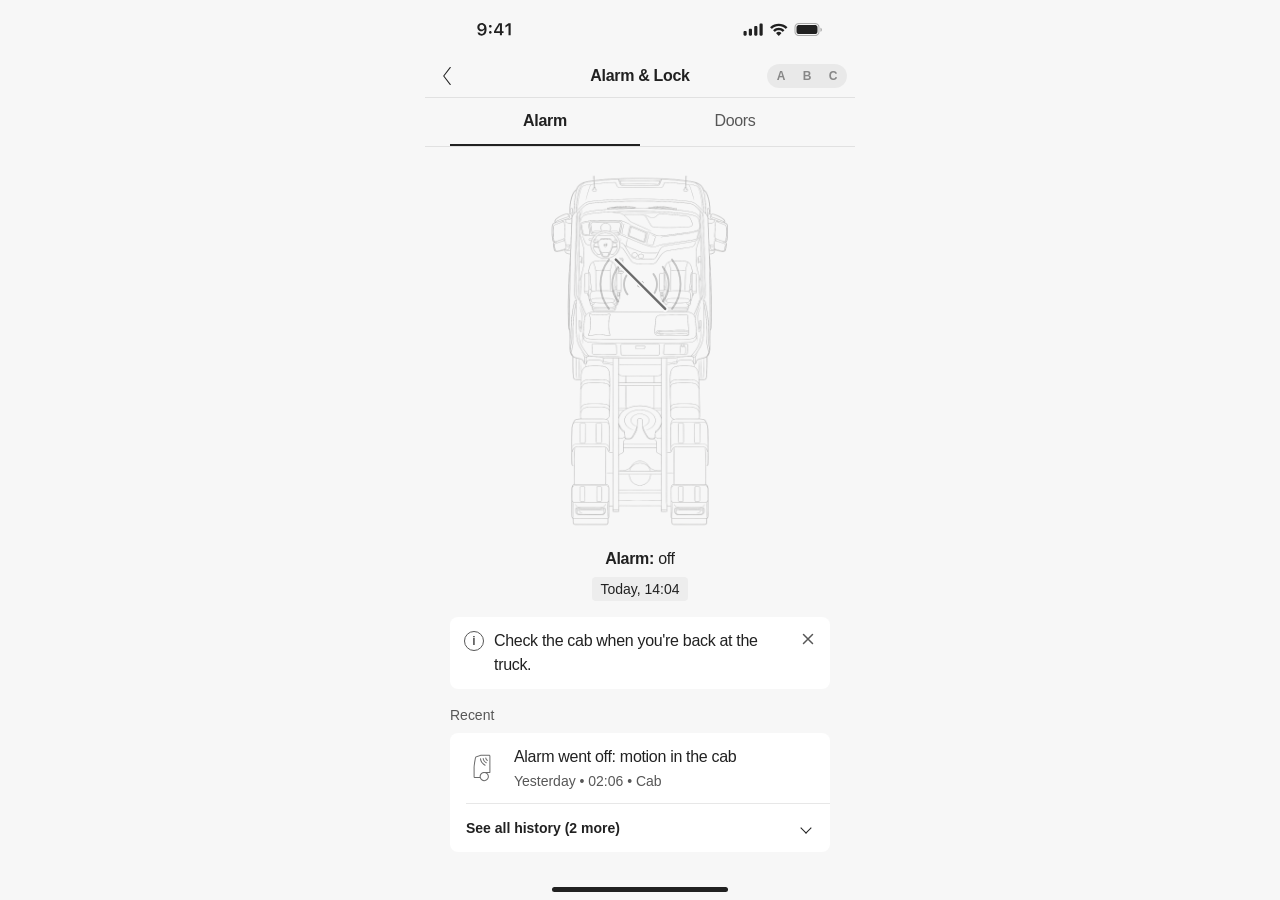
==== index.html @ dab9d2a7 "Add Alarm & Lock user-test prototype with three alternatives Prototype for the Peterbäck user test (" ====
<!doctype html>
<html lang="en">
<head>
  <meta charset="utf-8" />
  <meta name="viewport" content="width=device-width, initial-scale=1, viewport-fit=cover" />
  <meta name="color-scheme" content="light dark" />
  <title>Alarm &amp; Lock</title>
  <link rel="stylesheet" href="styles.css?v=20261110n" />
</head>
<body>
  <div class="screen">
    <!-- App bar top and Status bar - iOS -->
    <header class="app-bar">
      <div class="status-bar">
        <img class="status-bar__time" src="assets/icons/status-time.svg" alt="9:41" />
        <img class="status-bar__icons" src="assets/icons/status-icons.svg" alt="" />
      </div>
      <nav class="nav-bar">
        <button class="icon-button" type="button" aria-label="Back" id="back-button">
          <img src="assets/icons/chevron-left.svg" alt="" />
        </button>
        <h1 class="nav-bar__title">Alarm &amp; Lock</h1>
        <img class="nav-bar__divider" src="assets/icons/divider-line-appbar.svg" alt="" />
      </nav>
      <div class="tabs" role="tablist" aria-label="Alarm and doors">
        <button class="tabs__tab" type="button" role="tab" id="tab-alarm" aria-controls="panel-alarm" aria-selected="true">Alarm</button>
        <button class="tabs__tab" type="button" role="tab" id="tab-doors" aria-controls="panel-doors" aria-selected="false" tabindex="-1">Doors</button>
      </div>
    </header>

    <main class="content">
      <!-- Alarm tab: the same truck line drawing as Doors (Figma 24:6658).
           Alarm on = sensor waves inside the cab; alarm off = no waves. -->
      <section class="tab-panel" role="tabpanel" id="panel-alarm" aria-labelledby="tab-alarm">
        <div class="status-hero status-hero--truck" id="alarm-hero" data-view="line">
          <!-- Simple layout (?layout=simple): one Volvo DS status icon instead of the truck image -->
          <img class="status-icon" id="alarm-icon" src="" alt="" draggable="false" />
          <!-- Photo version: the truck itself is the alarm on/off button (set up by app.js) -->
          <div class="door-figure" id="alarm-figure">
            <img class="status-hero__image" id="alarm-image" src="assets/images/truck-top-line.png" alt="" draggable="false" />
            <svg class="door-overlay" id="alarm-overlay" viewBox="0 0 1024 1536" aria-hidden="true" focusable="false"></svg>
            <!-- Photo version: what tapping the truck does ("Tap to turn on"), under the sensor spot -->
            <span class="truck-hint" id="alarm-hint" aria-hidden="true" hidden></span>
          </div>
          <!-- Photo version, first visit: explains that the truck is the alarm button -->
          <div class="coach" id="alarm-coach" role="dialog" aria-labelledby="alarm-coach-text" hidden>
            <p class="coach__text" id="alarm-coach-text"><strong>Tap the truck</strong> to turn the alarm on or off.</p>
            <button class="coach__ok" type="button" id="alarm-coach-ok">Got it</button>
          </div>
          <div class="status-hero__heading">
            <p class="status-hero__label"><strong>Alarm:</strong> <span id="alarm-state"></span></p>
          </div>
          <div class="check" id="alarm-check" aria-live="polite"></div>
        </div>
        <!-- Direction line: what to do next, only when needed. Sits under the stamp. -->
        <div class="direction" id="alarm-direction" hidden>
          <p class="direction__text" id="alarm-direction-text"></p>
          <button class="direction__close" type="button" id="alarm-direction-close" aria-label="Dismiss">
            <svg width="16" height="16" viewBox="0 0 16 16" aria-hidden="true"><path d="M3.5 3.5l9 9M12.5 3.5l-9 9" stroke="currentColor" stroke-width="1.5" stroke-linecap="round" /></svg>
          </button>
        </div>
        <div class="action-slot" id="alarm-action" aria-live="polite"></div>
        <div class="history" id="history-alarm"></div>
      </section>

      <!-- Doors tab: door lock state only, on the truck line drawing (Figma 24:6658). -->
      <section class="tab-panel" role="tabpanel" id="panel-doors" aria-labelledby="tab-doors" hidden>
        <div class="status-hero status-hero--truck" id="doors-hero" data-view="line">
          <!-- Simple layout (?layout=simple): one Volvo DS status icon instead of the truck image -->
          <img class="status-icon" id="doors-icon" src="" alt="" draggable="false" />
          <!-- Door overlay: red line on an unlocked door, red swung-out line on an open door.
               Coordinates are in the line drawing's pixel space (1024 x 1536). -->
          <div class="door-figure">
            <img class="status-hero__image" id="doors-image" src="assets/images/truck-top-line.png" alt="" draggable="false" />
            <svg class="door-overlay" id="door-overlay" viewBox="0 0 1024 1536" aria-hidden="true" focusable="false"></svg>
          </div>
          <p class="status-hero__label"><strong id="doors-subject">Doors:</strong> <span id="doors-state"></span></p>
          <div class="check" id="doors-check" aria-live="polite"></div>
        </div>
        <!-- Direction line: what to do next, only when needed. Sits under the stamp. -->
        <div class="direction" id="doors-direction" hidden>
          <p class="direction__text" id="doors-direction-text"></p>
          <button class="direction__close" type="button" id="doors-direction-close" aria-label="Dismiss">
            <svg width="16" height="16" viewBox="0 0 16 16" aria-hidden="true"><path d="M3.5 3.5l9 9M12.5 3.5l-9 9" stroke="currentColor" stroke-width="1.5" stroke-linecap="round" /></svg>
          </button>
        </div>
        <div class="action-slot" id="doors-action" aria-live="polite"></div>
        <div class="history" id="history-doors"></div>
      </section>

      <!-- Alternative C (?alt=c): alarm and doors on ONE screen, no tabs (mentor: the "here and now"
           matters most, and the doors must be locked before the alarm can be on). Cab line drawing. -->
      <section class="tab-panel" id="panel-combined" aria-label="Alarm and doors" hidden>
        <div class="status-hero status-hero--truck" id="combined-hero" data-view="cab">
          <div class="door-figure">
            <img class="status-hero__image" id="combined-image" src="assets/images/truck-top-line.png" alt="" draggable="false" />
            <svg class="door-overlay" id="combined-overlay" viewBox="0 0 1024 1536" aria-hidden="true" focusable="false"></svg>
          </div>
          <div class="check" id="combined-check" aria-live="polite"></div>
        </div>
        <ul class="list status-list" id="combined-status"></ul>
        <div class="direction" id="combined-direction" hidden>
          <p class="direction__text" id="combined-direction-text"></p>
          <button class="direction__close" type="button" id="combined-direction-close" aria-label="Dismiss">
            <svg width="16" height="16" viewBox="0 0 16 16" aria-hidden="true"><path d="M3.5 3.5l9 9M12.5 3.5l-9 9" stroke="currentColor" stroke-width="1.5" stroke-linecap="round" /></svg>
          </button>
        </div>
        <div class="history" id="history-combined"></div>
      </section>
    </main>

    <!-- Full history page (?history=split): opened by "See all history" under the Recent list -->
    <section class="history-page" id="history-page" role="dialog" aria-modal="true" aria-labelledby="history-page-title" hidden>
      <nav class="nav-bar history-page__bar">
        <button class="icon-button" type="button" aria-label="Back" id="history-page-back">
          <img src="assets/icons/chevron-left.svg" alt="" />
        </button>
        <h2 class="nav-bar__title" id="history-page-title">History</h2>
        <img class="nav-bar__divider" src="assets/icons/divider-line-appbar.svg" alt="" />
      </nav>
      <div class="history" id="history-page-body"></div>
    </section>

    <div class="home-indicator" aria-hidden="true"><span></span></div>
  </div>

  <script src="app.js?v=20261110n"></script>
  <script src="switcher.js?v=20261110n"></script>
</body>
</html>
---- styles.css ----
/*
 * Alarm & Lock screen (Figma "My truck", node 1:20910; 430px wide, 1x).
 */

:root {
  /* color */
  --color-background-default: #f7f7f7;
  --color-surface-card: #ffffff;
  --color-surface-tag: #ededed;
  --color-text-primary: #212121;
  --color-text-secondary: #575757;
  /* Color meaning (mentor feedback, as in the Volvo Trucks app):
     red   = serious danger to people or the truck only (not used on this screen),
     amber = the system knows what the user tried and it failed (a remote command, reaching the truck),
     neutral info box (like the DS Admonition) = advice without a known intent ("Close and lock it…").
     Door marks and sensor waves use ink / icon gray, not a status color. */
  --color-text-warning: #b3261e;
  --color-door-mark: var(--color-text-primary);
  /* Warning box, same amber as warnings in the Volvo Trucks app ("Antal problem: 1") */
  --color-surface-warning: #f5be4f;
  /* Amber dot / ring for unchecked events: darker than the box so it reads on white (3:1+) */
  --color-attention-mark: #b07400;
  /* Icon gray used by the Volvo DS icons (e.g. Motion Sensor Cab) */
  --color-icon: #6b6b6b;
  --color-divider: #e1e1e1;
  --color-button-primary: #212121;
  --color-button-primary-text: #ffffff;
  /* Text on the amber warning box stays dark in both themes */
  --color-on-warning: #212121;
  --color-pressed: rgba(20, 20, 20, 0.08);

  /* radius */
  --radius-default: 4px;
  --radius-large: 8px;

  /* typography (SF Pro in the design = the Apple system font) */
  --font-family: -apple-system, BlinkMacSystemFont, "SF Pro Text", "SF Pro", "Helvetica Neue", Arial, sans-serif;
  --body-size: 16px;
  --body-line-height: 24px;
  --body-letter-spacing: -0.3125px;
  --caption-size: 14px;
  --caption-line-height: 20px;
  --caption-letter-spacing: -0.0104px;

  /* layout */
  --page-gutter: 25px;
}

/* ---------- Night mode ----------
   Follows the phone's dark mode; ?theme=dark or ?theme=light overrides it (set by app.js).
   Dark colors follow the Volvo Trucks app at night: near-black background, dark cards,
   light text, amber warning box unchanged. */
:root[data-theme="dark"] {
  color-scheme: dark;
  --color-background-default: #141414;
  --color-surface-card: #232323;
  --color-surface-tag: #2e2e2e;
  --color-text-primary: #f2f2f2;
  --color-text-secondary: #b0b0b0;
  --color-text-warning: #ff7a6e;
  --color-icon: #a3a3a3;
  --color-divider: #333333;
  --color-button-primary: #f2f2f2;
  --color-button-primary-text: #141414;
  --color-pressed: rgba(255, 255, 255, 0.12);
  --color-attention-mark: #f5be4f;
}

/* The exported SVG icons have fixed light-mode colors: flip them for the dark background */
:root[data-theme="dark"] .status-bar img,
:root[data-theme="dark"] .icon-button img,
:root[data-theme="dark"] .list-item__icon img,
:root[data-theme="dark"] .tag__icon {
  filter: invert(1);
}

:root[data-theme="dark"] .nav-bar__divider,
:root[data-theme="dark"] .list-item__divider {
  filter: brightness(0.24);
}

/* Line drawing: slightly softer so it doesn't glow on black */
:root[data-theme="dark"] [data-view="line"] .status-hero__image {
  opacity: 0.8;
}

*,
*::before,
*::after {
  box-sizing: border-box;
}

html,
body {
  margin: 0;
  background: var(--color-background-default);
  color: var(--color-text-primary);
  font-family: var(--font-family);
  -webkit-font-smoothing: antialiased;
}

p,
h1 {
  margin: 0;
}

img {
  display: block;
}

.screen {
  max-width: 430px;
  min-height: 100vh;
  margin: 0 auto;
  display: flex;
  flex-direction: column;
  background: var(--color-background-default);
}

/* ---------- App bar ---------- */

.app-bar {
  position: sticky;
  top: 0;
  z-index: 1;
  background: var(--color-background-default);
}

.status-bar {
  display: flex;
  justify-content: space-between;
  min-height: 54px;
}

.status-bar__time {
  width: 138px;
  height: 54px;
}

.status-bar__icons {
  width: 143px;
  height: 54px;
}

.nav-bar {
  position: relative;
  display: flex;
  align-items: center;
}

.icon-button {
  display: flex;
  align-items: center;
  justify-content: center;
  padding: 10px;
  border: 0;
  border-radius: 99px;
  background: transparent;
  cursor: pointer;
}

.icon-button:active {
  background: var(--color-pressed);
}

.icon-button img {
  width: 24px;
  height: 24px;
}

.nav-bar__title {
  position: absolute;
  left: 50%;
  top: 50%;
  transform: translate(-50%, -50%);
  font-size: 16px;
  line-height: 24px;
  font-weight: 700;
  letter-spacing: var(--body-letter-spacing);
  white-space: nowrap;
}

.nav-bar__divider {
  position: absolute;
  left: 0;
  right: 0;
  bottom: 0;
  width: 100%;
  height: 1px;
}

/* ---------- Tabs (Alarm / Doors) ---------- */

.tabs {
  display: flex;
  padding: 0 var(--page-gutter);
  border-bottom: 1px solid var(--color-divider);
}

.tabs__tab {
  flex: 1;
  height: 48px;
  margin: 0;
  padding: 0;
  border: 0;
  border-bottom: 2px solid transparent;
  background: transparent;
  color: var(--color-text-secondary);
  font: inherit;
  font-size: var(--body-size);
  line-height: var(--body-line-height);
  letter-spacing: var(--body-letter-spacing);
  cursor: pointer;
  -webkit-tap-highlight-color: transparent;
}

.tabs__tab[aria-selected="true"] {
  border-bottom-color: var(--color-text-primary);
  color: var(--color-text-primary);
  font-weight: 700;
}

.tabs__tab:focus-visible {
  outline: 2px solid var(--color-text-primary);
  outline-offset: -4px;
  border-radius: 4px;
}

/* ---------- Status hero (display only, not tappable) ---------- */

.content {
  flex: 1;
}

.status-hero {
  display: flex;
  flex-direction: column;
  align-items: center;
  gap: 2px;
  padding-bottom: 16px;
  user-select: none;
  -webkit-user-select: none;
  -webkit-touch-callout: none;
  -webkit-tap-highlight-color: transparent;
  cursor: default;
}

.status-hero img {
  pointer-events: none;
  -webkit-user-drag: none;
}

/* The truck image area can be swiped sideways to switch tabs; vertical scroll still works. */
.status-hero--truck {
  touch-action: pan-y;
}

.tab-panel[data-enter="right"] {
  animation: panel-in-right 0.25s ease-out;
}

.tab-panel[data-enter="left"] {
  animation: panel-in-left 0.25s ease-out;
}

@keyframes panel-in-right {
  from {
    opacity: 0;
    transform: translateX(32px);
  }
}

@keyframes panel-in-left {
  from {
    opacity: 0;
    transform: translateX(-32px);
  }
}

@media (prefers-reduced-motion: reduce) {
  .tab-panel[data-enter] {
    animation: none;
  }
}

.status-hero__image {
  object-fit: cover;
}

/* Truck sizes from Figma: photo 24:6624, line drawing 24:6658 */
.status-hero--truck[data-view="photo"] {
  /* tighter: the photo version also has the alarm button and must still fit one screen */
  padding-top: 8px;
  padding-bottom: 8px;
}

/* A button row right above the history: less gap */
.action-slot:not(:empty) + .history {
  margin-top: 12px;
}

.status-hero--truck[data-view="photo"] .status-hero__image {
  width: 236.5px;
  height: 354.5px;
}

/* ?truck=cab: the line drawing zoomed in on the cab. Shows the image area x 60-964, y 0-760
   (of 1024 x 1536): cab, mirrors, seats, bunk and room for an open door to swing out.
   The image and its overlay keep the full-image size and move together, the figure clips them. */
.status-hero--truck[data-view="cab"] {
  padding-top: 24px;
}

[data-view="cab"] .door-figure {
  width: 340px;
  height: 286px;
  overflow: hidden;
}

[data-view="cab"] .door-figure .status-hero__image,
[data-view="cab"] .door-figure .door-overlay {
  position: absolute;
  left: -22.6px; /* 60 x 0.376 */
  top: 0;
  width: 385px; /* 1024 x 0.376 */
  height: 577.5px; /* 1536 x 0.376 */
  max-width: none;
}

:root[data-theme="dark"] [data-view="cab"] .status-hero__image {
  opacity: 0.8;
}

.status-hero--truck[data-view="line"] {
  padding-top: 24px;
}

.status-hero--truck[data-view="line"] .status-hero__image {
  width: 241px;
  height: 362px;
}

.status-hero__label {
  margin-top: 12px;
  padding: 0 var(--page-gutter);
  text-align: center;
  font-size: var(--body-size);
  line-height: var(--body-line-height);
  letter-spacing: var(--body-letter-spacing);
}


.status-hero[data-stale="true"] .status-hero__image,
.status-hero[data-stale="true"] .door-overlay {
  opacity: 0.4;
}

/* ---------- Simple layout (no truck image) ----------
   One status icon per tab, then the same heading, time stamp and direction. */
.status-icon {
  display: none;
  width: 72px;
  height: 72px;
  pointer-events: none;
  -webkit-user-drag: none;
}

:root[data-layout="simple"] .status-icon {
  display: block;
}

:root[data-layout="simple"] .door-figure {
  display: none;
}

:root[data-layout="simple"] .status-hero--truck {
  padding-top: 32px;
}

:root[data-layout="simple"] .status-hero__label {
  margin-top: 8px;
}

:root[data-theme="dark"] .status-icon {
  filter: invert(1);
}

/* ---------- Door overlay on the truck line drawing ---------- */

.door-figure {
  position: relative;
}

.door-overlay {
  position: absolute;
  inset: 0;
  width: 100%;
  height: 100%;
  overflow: visible;
  pointer-events: none;
}

/* Alarm on: sensor waves in the cab, same gray and stroke feel as the DS sensor icons.
   They blink outward one after another (inner, middle, outer) like a sensor pulse. */
.alarm-wave {
  fill: none;
  stroke: var(--color-icon);
  stroke-width: 8;
  stroke-linecap: round;
  opacity: 0;
  animation: wave-blink 1.8s ease-in-out infinite;
}

.alarm-wave--2 {
  animation-delay: 0.3s;
}

.alarm-wave--3 {
  animation-delay: 0.6s;
}

.alarm-wave__dot {
  fill: var(--color-icon);
}

/* Alarm off: faint still waves with a slash, like the DS "Motion Sensor Cab Disabled" icon */
.alarm-wave--off {
  animation: none;
  opacity: 0.35;
}

.alarm-slash {
  stroke: var(--color-icon);
  stroke-width: 10;
  stroke-linecap: round;
}

/* Knock-out behind the slash so it reads as a cut through the waves */
.alarm-slash__gap {
  stroke: var(--color-background-default);
  stroke-width: 26;
  stroke-linecap: round;
}

/* Unknown (checking / couldn't reach the truck): a question mark instead of waves */
.alarm-unknown__ring {
  fill: var(--color-background-default);
  stroke: var(--color-icon);
  stroke-width: 8;
}

.alarm-unknown__mark {
  fill: var(--color-icon);
  font: 700 72px var(--font-family);
}

/* The question mark is the state itself: keep it at full strength when the image is dimmed */
.status-hero[data-stale="true"] .door-overlay:has(.alarm-unknown__mark) {
  opacity: 1;
}

/* On the photo the cab floor is dark: light waves */
[data-view="photo"] .alarm-wave {
  stroke: #ffffff;
}

[data-view="photo"] .alarm-wave__dot {
  fill: #ffffff;
}

[data-view="photo"] .alarm-slash {
  stroke: #ffffff;
}

[data-view="photo"] .alarm-slash__gap {
  stroke: #2b2b2b;
}

@keyframes wave-blink {
  0%,
  100% {
    opacity: 0;
  }
  30% {
    opacity: 1;
  }
  60% {
    opacity: 0;
  }
}

/* No blinking for people who turn off motion: steady waves, fading outward */
@media (prefers-reduced-motion: reduce) {
  .alarm-wave {
    animation: none;
    opacity: 1;
  }
  .alarm-wave--2 {
    opacity: 0.7;
  }
  .alarm-wave--3 {
    opacity: 0.4;
  }
}

/* Unlocked door (edge) or open door (swung-out leaf): one plain line in ink (not red: no danger) */
.door-overlay__line {
  stroke: var(--color-door-mark);
  stroke-width: 14;
  stroke-linecap: round;
}

.status-hero__label strong {
  font-weight: 700;
}

.tag {
  display: inline-flex;
  align-items: center;
  gap: 4px;
  min-height: 24px;
  padding: 2px 8px;
  border-radius: var(--radius-default);
  background: var(--color-surface-tag);
  font-size: var(--caption-size);
  line-height: var(--caption-line-height);
  letter-spacing: var(--caption-letter-spacing);
  text-align: left;
}

.tag__icon {
  flex-shrink: 0;
  width: 16px;
  height: 16px;
}

/* ---------- Connection check (checked / checking / failed) ---------- */

.check {
  display: flex;
  flex-direction: column;
  align-items: center;
  gap: 4px;
  margin-top: 4px;
  padding: 0 var(--page-gutter);
}

/* The app tried to reach the truck for the user and failed: amber */
.tag--failed {
  background: var(--color-surface-warning);
  color: var(--color-on-warning);
}

.check__stale {
  max-width: 280px;
  text-align: center;
  color: var(--color-text-secondary);
  font-size: var(--caption-size);
  line-height: var(--caption-line-height);
  letter-spacing: var(--caption-letter-spacing);
}

.spinner {
  flex-shrink: 0;
  width: 14px;
  height: 14px;
  margin: 1px;
  border: 2px solid var(--color-divider);
  border-top-color: var(--color-text-primary);
  border-radius: 50%;
  animation: spin 0.8s linear infinite;
}

@keyframes spin {
  to {
    transform: rotate(360deg);
  }
}

@media (prefers-reduced-motion: reduce) {
  .spinner {
    animation-duration: 2.4s;
  }
}

.alert-mark {
  flex-shrink: 0;
  display: inline-flex;
  align-items: center;
  justify-content: center;
  width: 16px;
  height: 16px;
  border-radius: 50%;
  background: var(--color-on-warning);
  color: var(--color-surface-warning);
  font-size: 11px;
  font-weight: 700;
  line-height: 1;
}

.text-button {
  padding: 4px 8px;
  border: 0;
  background: transparent;
  color: var(--color-text-primary);
  font: inherit;
  font-size: var(--caption-size);
  line-height: var(--caption-line-height);
  font-weight: 600;
  text-decoration: underline;
  cursor: pointer;
}

/* ---------- Direction line (what to do next) ---------- */

/* Under the stamp: a card the width of the lists, with an X to dismiss it */
.direction {
  display: flex;
  align-items: flex-start;
  gap: 10px;
  margin: 0 var(--page-gutter) 16px;
  padding: 2px 2px 2px 14px;
  border-radius: var(--radius-large);
  background: var(--color-surface-card);
}

/* Neutral info icon, like the DS Admonition (info state) */
.direction::before {
  content: "i";
  flex-shrink: 0;
  display: inline-flex;
  align-items: center;
  justify-content: center;
  width: 20px;
  height: 20px;
  margin-top: 12px;
  border: 1.5px solid var(--color-text-secondary);
  border-radius: 50%;
  color: var(--color-text-secondary);
  font-size: 12px;
  font-weight: 700;
  font-style: normal;
  line-height: 1;
}

.direction[hidden] {
  display: none;
}

.direction__text {
  flex: 1;
  padding: 10px 0;
  font-size: var(--body-size);
  line-height: var(--body-line-height);
  letter-spacing: var(--body-letter-spacing);
}

/* Advice is never amber now (the system doesn't know the user's intent): urgent and normal
   directions both use the neutral info box. */

/* 40px tap area around a 16px X (the card padding adds to it) */
.direction__close {
  flex-shrink: 0;
  display: inline-flex;
  align-items: center;
  justify-content: center;
  width: 40px;
  height: 40px;
  padding: 0;
  border: 0;
  border-radius: 99px;
  background: transparent;
  color: var(--color-text-secondary);
  cursor: pointer;
}

.direction__close:active {
  background: var(--color-pressed);
}

.direction__close:focus-visible {
  outline: 2px solid var(--color-text-primary);
  outline-offset: -4px;
}

/* ---------- Action slot (remote lock / alarm, or how to do it at the truck) ---------- */

.action-slot {
  display: flex;
  flex-direction: column;
  align-items: center;
  gap: 8px;
  padding: 0 var(--page-gutter);
}

.action-slot:empty {
  display: none;
}

.action-note {
  width: 100%;
  padding: 12px 16px;
  border-radius: var(--radius-large);
  background: var(--color-surface-card);
  color: var(--color-text-secondary);
  font-size: var(--caption-size);
  line-height: var(--caption-line-height);
  letter-spacing: var(--caption-letter-spacing);
}

.action-note strong {
  color: var(--color-text-primary);
  font-weight: 600;
}

/* A command the user sent failed: the one place amber is used */
.action-note--failed {
  background: var(--color-surface-warning);
  color: var(--color-on-warning);
}

.action-note--failed strong {
  color: var(--color-on-warning);
}

.action-buttons {
  display: flex;
  gap: 8px;
  width: 100%;
}

.button {
  flex: 1;
  display: inline-flex;
  align-items: center;
  justify-content: center;
  gap: 8px;
  min-height: 48px;
  padding: 12px 16px;
  border: 1px solid var(--color-button-primary);
  border-radius: var(--radius-large);
  background: var(--color-button-primary);
  color: var(--color-button-primary-text);
  font: inherit;
  font-size: var(--body-size);
  line-height: var(--body-line-height);
  letter-spacing: var(--body-letter-spacing);
  font-weight: 600;
  cursor: pointer;
}

.button--secondary {
  background: transparent;
  color: var(--color-button-primary);
}

.button:disabled {
  opacity: 0.5;
  cursor: default;
}

.button .spinner {
  border-color: rgba(255, 255, 255, 0.4);
  border-top-color: #fff;
}

.history__empty {
  padding: 16px;
  border-radius: var(--radius-large);
  background: var(--color-surface-card);
  color: var(--color-text-secondary);
  font-size: var(--caption-size);
  line-height: var(--caption-line-height);
}

/* ---------- Alternative C: alarm + doors on one screen ---------- */

.tabs[hidden] {
  display: none;
}

#combined-hero {
  padding-top: 12px;
  padding-bottom: 8px;
}

.status-list {
  margin: 0 var(--page-gutter) 16px;
}

.status-row__value {
  flex-shrink: 0;
  max-width: 55%;
  text-align: right;
  font-size: var(--body-size);
  line-height: var(--body-line-height);
  letter-spacing: var(--body-letter-spacing);
  font-weight: 600;
}

#panel-combined .history {
  margin-top: 0;
}

/* ---------- History list ---------- */

.history {
  display: flex;
  flex-direction: column;
  gap: 32px;
  margin-top: 16px;
  padding: 0 var(--page-gutter) 16px;
}

.history + .history {
  margin-top: 0;
}

.list-group {
  display: flex;
  flex-direction: column;
  gap: 8px;
}

.list-group__label {
  color: var(--color-text-secondary);
  font-size: var(--caption-size);
  line-height: var(--caption-line-height);
  letter-spacing: var(--caption-letter-spacing);
}

.list {
  margin: 0;
  padding: 0;
  list-style: none;
  border-radius: var(--radius-large);
  background: var(--color-surface-card);
  overflow: hidden;
}

.list-item {
  padding-left: 16px;
}

.list-item__content {
  display: flex;
  align-items: center;
  gap: 16px;
  padding: 12px 16px 12px 0;
}

.list-item__icon {
  position: relative;
  flex-shrink: 0;
  width: 32px;
  height: 32px;
}

.list-item__icon img {
  width: 32px;
  height: 32px;
}

/* Trailer icon: the shape sits inset inside its 32px icon box, as in Figma. */
.list-item__icon img.icon-shape--trailer {
  position: absolute;
  top: 30.36%;
  left: 19.64%;
  width: 19.43px;
  height: 14.29px;
}

.list-item__text {
  flex: 1;
  min-width: 0;
  display: flex;
  flex-direction: column;
  gap: 2px;
}

.list-item__title {
  font-size: var(--body-size);
  line-height: var(--body-line-height);
  letter-spacing: var(--body-letter-spacing);
}

.list-item__meta {
  color: var(--color-text-secondary);
  font-size: var(--caption-size);
  line-height: var(--caption-line-height);
  letter-spacing: var(--caption-letter-spacing);
}

/* ---------- The truck as the alarm button (photo version) ---------- */

.status-hero__heading {
  display: flex;
  align-items: center;
  justify-content: center;
  margin-top: 12px;
}

.status-hero__heading .status-hero__label {
  margin-top: 0;
  padding: 0;
}

.truck-button {
  border-radius: 24px;
  cursor: pointer;
  pointer-events: auto;
  -webkit-tap-highlight-color: transparent;
  transition: transform 0.15s ease;
}

.truck-button:active:not([aria-disabled="true"]) {
  transform: scale(0.97);
}

.truck-button:focus-visible {
  outline: 2px solid var(--color-text-primary);
  outline-offset: 6px;
}

.truck-button[aria-disabled="true"] {
  cursor: default;
}

/* What a tap does, under the sensor spot (on the bunk, below the cab sensor) */
.truck-hint {
  position: absolute;
  left: 50%;
  top: 39%;
  transform: translateX(-50%);
  padding: 2px 10px;
  border-radius: 99px;
  background: rgba(20, 20, 20, 0.78);
  color: #ffffff;
  font-size: 12px;
  line-height: 18px;
  font-weight: 600;
  white-space: nowrap;
  pointer-events: none;
}

.truck-hint[hidden] {
  display: none;
}

/* First-visit popup: a bubble under the sensor spot with an arrow pointing up at it */
.status-hero {
  position: relative;
}

.coach {
  position: absolute;
  top: 150px;
  left: 50%;
  z-index: 2;
  width: 250px;
  transform: translateX(-50%);
  padding: 12px 14px;
  border-radius: var(--radius-large);
  background: var(--color-text-primary);
  color: var(--color-background-default);
  box-shadow: 0 6px 20px rgba(0, 0, 0, 0.25);
  user-select: text;
}

.coach[hidden] {
  display: none;
}

.coach::before {
  content: "";
  position: absolute;
  top: -7px;
  left: 50%;
  width: 14px;
  height: 14px;
  background: inherit;
  transform: translateX(-50%) rotate(45deg);
}

.coach__text {
  font-size: var(--caption-size);
  line-height: var(--caption-line-height);
  letter-spacing: var(--caption-letter-spacing);
}

.coach__ok {
  display: block;
  margin: 8px 0 0 auto;
  padding: 4px 12px;
  border: 0;
  border-radius: 99px;
  background: var(--color-background-default);
  color: var(--color-text-primary);
  font: inherit;
  font-size: var(--caption-size);
  line-height: var(--caption-line-height);
  font-weight: 600;
  cursor: pointer;
}

.coach__ok:focus-visible {
  outline: 2px solid var(--color-background-default);
  outline-offset: 2px;
}

/* Alarm off: a soft ring breathing on the cab's sensor spot = "touch here" */
.alarm-tap {
  fill: rgba(255, 255, 255, 0.12);
  stroke: #ffffff;
  stroke-width: 6;
  animation: tap-breathe 2.4s ease-in-out infinite;
  transform-box: fill-box;
  transform-origin: center;
}

@keyframes tap-breathe {
  0%,
  100% {
    opacity: 0.35;
    transform: scale(0.85);
  }
  50% {
    opacity: 0.9;
    transform: scale(1);
  }
}

/* Waiting for the truck: a turning arc on the same spot */
.alarm-busy {
  fill: none;
  stroke: #ffffff;
  stroke-width: 8;
  stroke-linecap: round;
  stroke-dasharray: 90 200;
  transform-box: fill-box;
  transform-origin: center;
  animation: spin 0.9s linear infinite;
}

.truck-button[data-working] .status-hero__image {
  opacity: 0.85;
}

@media (prefers-reduced-motion: reduce) {
  .truck-button {
    transition: none;
  }
  .alarm-tap {
    animation: none;
    opacity: 0.7;
  }
  .alarm-busy {
    animation-duration: 2.4s;
  }
}

/* ---------- Unchecked events (icon layout only) ---------- */

.list-group__label {
  display: flex;
  align-items: center;
  gap: 8px;
}

/* "1 to check" next to the Recent label */
.list-group__badge {
  padding: 0 8px;
  border-radius: 99px;
  background: var(--color-surface-warning);
  color: var(--color-on-warning);
  font-size: 12px;
  line-height: 20px;
  font-weight: 600;
}

/* Unchecked row: amber dot before the title, title in bold */
.list-item__content--unchecked .list-item__title {
  font-weight: 600;
}

.list-item__content--unchecked .list-item__title::before {
  content: "";
  display: inline-block;
  width: 8px;
  height: 8px;
  margin: 0 8px 2px 0;
  border-radius: 50%;
  background: var(--color-attention-mark);
  vertical-align: middle;
}

/* Check button on the right: empty circle = not checked yet, filled with a tick = checked */
.check-toggle {
  flex-shrink: 0;
  position: relative;
  width: 44px;
  height: 44px;
  margin: -6px -10px -6px 0;
  padding: 0;
  border: 0;
  border-radius: 50%;
  background: transparent;
  cursor: pointer;
}

.check-toggle::before {
  content: "";
  position: absolute;
  inset: 10px;
  border: 2px solid var(--color-attention-mark);
  border-radius: 50%;
}

.check-toggle[aria-pressed="true"]::before {
  border-color: var(--color-icon);
  background: var(--color-icon);
}

.check-toggle[aria-pressed="true"]::after {
  content: "";
  position: absolute;
  left: 18px;
  top: 15px;
  width: 7px;
  height: 12px;
  border-right: 2px solid var(--color-surface-card);
  border-bottom: 2px solid var(--color-surface-card);
  transform: rotate(45deg);
}

.check-toggle:focus-visible {
  outline: 2px solid var(--color-text-primary);
  outline-offset: -2px;
}

/* ?history=split: "See all history" as its own row below the Recent card */
.history-link {
  display: flex;
  align-items: center;
  justify-content: space-between;
  width: 100%;
  min-height: 48px;
  padding: 12px 16px;
  border: 0;
  border-radius: var(--radius-large);
  background: var(--color-surface-card);
  color: var(--color-text-primary);
  font: inherit;
  font-size: var(--body-size);
  line-height: var(--body-line-height);
  letter-spacing: var(--body-letter-spacing);
  text-align: left;
  cursor: pointer;
}

.history-link::after {
  content: "";
  width: 8px;
  height: 8px;
  margin-right: 4px;
  border-top: 1.5px solid var(--color-text-secondary);
  border-right: 1.5px solid var(--color-text-secondary);
  transform: rotate(45deg);
}

.history-link:active {
  background: var(--color-pressed);
}

.history-link:focus-visible {
  outline: 2px solid var(--color-text-primary);
  outline-offset: 2px;
}

/* The Recent card sits closer to its "See all" row than to other groups */
.history .list-group + .history-link {
  margin-top: -16px;
}

/* Full history page, over the tab content */
.history-page {
  /* below the (drawn) iOS status bar, over everything else */
  position: fixed;
  inset: 54px 0 0 0;
  z-index: 10;
  max-width: 430px;
  margin: 0 auto;
  overflow-y: auto;
  background: var(--color-background-default);
}

.history-page[hidden] {
  display: none;
}

.history-page .nav-bar__title {
  margin: 0;
}

body.is-history-open {
  overflow: hidden;
}

:root[data-theme="dark"] .history-page .icon-button img {
  filter: invert(1);
}

:root[data-theme="dark"] .history-page .nav-bar__divider {
  filter: brightness(0.24);
}

/* "See all history" row at the bottom of the list card */
.list-more {
  display: flex;
  align-items: center;
  justify-content: space-between;
  width: 100%;
  min-height: 48px;
  padding: 12px 16px 12px 0;
  border: 0;
  background: transparent;
  color: var(--color-text-primary);
  font: inherit;
  font-size: var(--caption-size);
  line-height: var(--caption-line-height);
  letter-spacing: var(--caption-letter-spacing);
  font-weight: 600;
  text-align: left;
  cursor: pointer;
}

.list-more::after {
  content: "";
  width: 8px;
  height: 8px;
  margin-right: 4px;
  border-right: 1.5px solid currentColor;
  border-bottom: 1.5px solid currentColor;
  transform: rotate(45deg);
}

.list-more[aria-expanded="true"]::after {
  transform: rotate(-135deg);
}

.list-more:focus-visible {
  outline: 2px solid var(--color-text-primary);
  outline-offset: -4px;
}

.list-item__divider {
  width: 100%;
  height: 1px;
}


/* ---------- Home indicator ---------- */

.home-indicator {
  position: sticky;
  bottom: 0;
  padding: 8px 127px;
  background: var(--color-background-default);
}

.home-indicator span {
  display: block;
  height: 5px;
  border-radius: 100px;
  background: var(--color-text-primary);
}
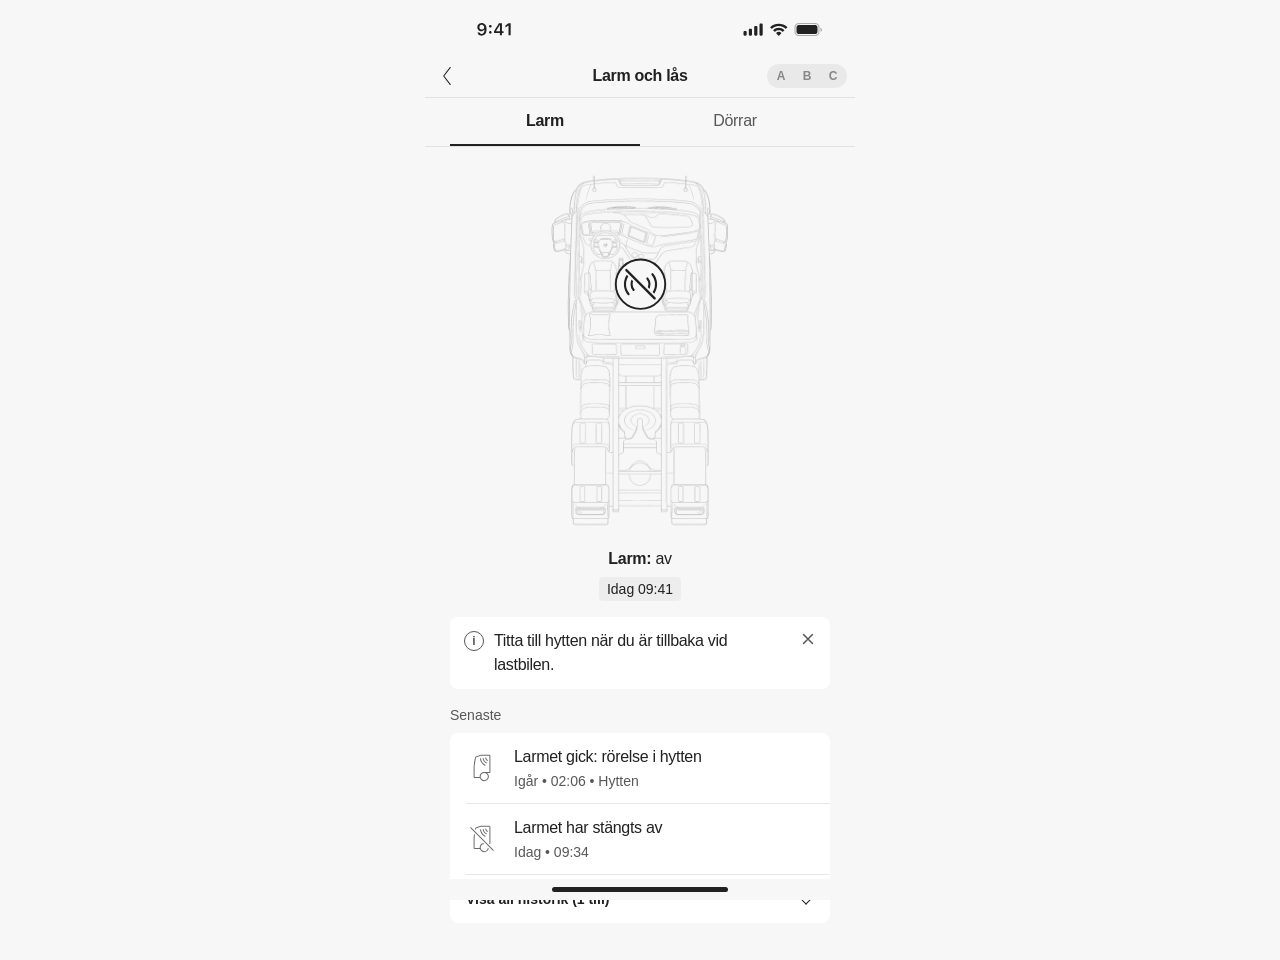
==== commit 4a1f6e85: "Prepare user-test prototype for Peterbäck - Start flow before Alarm & Lock: vehicle list and dashboa" ====
--- a/index.html
+++ b/index.html
@@ -1,11 +1,11 @@
 <!doctype html>
-<html lang="en">
+<html lang="sv">
 <head>
   <meta charset="utf-8" />
   <meta name="viewport" content="width=device-width, initial-scale=1, viewport-fit=cover" />
   <meta name="color-scheme" content="light dark" />
-  <title>Alarm &amp; Lock</title>
-  <link rel="stylesheet" href="styles.css?v=20261110n" />
+  <title>Larm och lås</title>
+  <link rel="stylesheet" href="styles.css?v=20261111c" />
 </head>
 <body>
   <div class="screen">
@@ -16,15 +16,15 @@
         <img class="status-bar__icons" src="assets/icons/status-icons.svg" alt="" />
       </div>
       <nav class="nav-bar">
-        <button class="icon-button" type="button" aria-label="Back" id="back-button">
+        <button class="icon-button" type="button" aria-label="Tillbaka" id="back-button">
           <img src="assets/icons/chevron-left.svg" alt="" />
         </button>
-        <h1 class="nav-bar__title">Alarm &amp; Lock</h1>
+        <h1 class="nav-bar__title">Larm och lås</h1>
         <img class="nav-bar__divider" src="assets/icons/divider-line-appbar.svg" alt="" />
       </nav>
-      <div class="tabs" role="tablist" aria-label="Alarm and doors">
-        <button class="tabs__tab" type="button" role="tab" id="tab-alarm" aria-controls="panel-alarm" aria-selected="true">Alarm</button>
-        <button class="tabs__tab" type="button" role="tab" id="tab-doors" aria-controls="panel-doors" aria-selected="false" tabindex="-1">Doors</button>
+      <div class="tabs" role="tablist" aria-label="Larm och dörrar">
+        <button class="tabs__tab" type="button" role="tab" id="tab-alarm" aria-controls="panel-alarm" aria-selected="true">Larm</button>
+        <button class="tabs__tab" type="button" role="tab" id="tab-doors" aria-controls="panel-doors" aria-selected="false" tabindex="-1">Dörrar</button>
       </div>
     </header>
 
@@ -44,18 +44,18 @@
           </div>
           <!-- Photo version, first visit: explains that the truck is the alarm button -->
           <div class="coach" id="alarm-coach" role="dialog" aria-labelledby="alarm-coach-text" hidden>
-            <p class="coach__text" id="alarm-coach-text"><strong>Tap the truck</strong> to turn the alarm on or off.</p>
-            <button class="coach__ok" type="button" id="alarm-coach-ok">Got it</button>
+            <p class="coach__text" id="alarm-coach-text"><strong>Tryck på lastbilen</strong> för att slå på eller stänga av larmet.</p>
+            <button class="coach__ok" type="button" id="alarm-coach-ok">Uppfattat</button>
           </div>
           <div class="status-hero__heading">
-            <p class="status-hero__label"><strong>Alarm:</strong> <span id="alarm-state"></span></p>
+            <p class="status-hero__label"><strong>Larm:</strong> <span id="alarm-state"></span></p>
           </div>
           <div class="check" id="alarm-check" aria-live="polite"></div>
         </div>
         <!-- Direction line: what to do next, only when needed. Sits under the stamp. -->
         <div class="direction" id="alarm-direction" hidden>
           <p class="direction__text" id="alarm-direction-text"></p>
-          <button class="direction__close" type="button" id="alarm-direction-close" aria-label="Dismiss">
+          <button class="direction__close" type="button" id="alarm-direction-close" aria-label="Stäng">
             <svg width="16" height="16" viewBox="0 0 16 16" aria-hidden="true"><path d="M3.5 3.5l9 9M12.5 3.5l-9 9" stroke="currentColor" stroke-width="1.5" stroke-linecap="round" /></svg>
           </button>
         </div>
@@ -74,13 +74,13 @@
             <img class="status-hero__image" id="doors-image" src="assets/images/truck-top-line.png" alt="" draggable="false" />
             <svg class="door-overlay" id="door-overlay" viewBox="0 0 1024 1536" aria-hidden="true" focusable="false"></svg>
           </div>
-          <p class="status-hero__label"><strong id="doors-subject">Doors:</strong> <span id="doors-state"></span></p>
+          <p class="status-hero__label"><strong id="doors-subject">Dörrar:</strong> <span id="doors-state"></span></p>
           <div class="check" id="doors-check" aria-live="polite"></div>
         </div>
         <!-- Direction line: what to do next, only when needed. Sits under the stamp. -->
         <div class="direction" id="doors-direction" hidden>
           <p class="direction__text" id="doors-direction-text"></p>
-          <button class="direction__close" type="button" id="doors-direction-close" aria-label="Dismiss">
+          <button class="direction__close" type="button" id="doors-direction-close" aria-label="Stäng">
             <svg width="16" height="16" viewBox="0 0 16 16" aria-hidden="true"><path d="M3.5 3.5l9 9M12.5 3.5l-9 9" stroke="currentColor" stroke-width="1.5" stroke-linecap="round" /></svg>
           </button>
         </div>
@@ -90,18 +90,20 @@
 
       <!-- Alternative C (?alt=c): alarm and doors on ONE screen, no tabs (mentor: the "here and now"
            matters most, and the doors must be locked before the alarm can be on). Cab line drawing. -->
-      <section class="tab-panel" id="panel-combined" aria-label="Alarm and doors" hidden>
+      <section class="tab-panel" id="panel-combined" aria-label="Larm och dörrar" hidden>
         <div class="status-hero status-hero--truck" id="combined-hero" data-view="cab">
           <div class="door-figure">
             <img class="status-hero__image" id="combined-image" src="assets/images/truck-top-line.png" alt="" draggable="false" />
             <svg class="door-overlay" id="combined-overlay" viewBox="0 0 1024 1536" aria-hidden="true" focusable="false"></svg>
+            <!-- What the next tap does ("Tap to lock", "Tap to turn on"), placed by app.js -->
+            <span class="truck-hint c-hint" id="combined-hint" aria-hidden="true" hidden></span>
           </div>
           <div class="check" id="combined-check" aria-live="polite"></div>
         </div>
         <ul class="list status-list" id="combined-status"></ul>
         <div class="direction" id="combined-direction" hidden>
           <p class="direction__text" id="combined-direction-text"></p>
-          <button class="direction__close" type="button" id="combined-direction-close" aria-label="Dismiss">
+          <button class="direction__close" type="button" id="combined-direction-close" aria-label="Stäng">
             <svg width="16" height="16" viewBox="0 0 16 16" aria-hidden="true"><path d="M3.5 3.5l9 9M12.5 3.5l-9 9" stroke="currentColor" stroke-width="1.5" stroke-linecap="round" /></svg>
           </button>
         </div>
@@ -112,10 +114,10 @@
     <!-- Full history page (?history=split): opened by "See all history" under the Recent list -->
     <section class="history-page" id="history-page" role="dialog" aria-modal="true" aria-labelledby="history-page-title" hidden>
       <nav class="nav-bar history-page__bar">
-        <button class="icon-button" type="button" aria-label="Back" id="history-page-back">
+        <button class="icon-button" type="button" aria-label="Tillbaka" id="history-page-back">
           <img src="assets/icons/chevron-left.svg" alt="" />
         </button>
-        <h2 class="nav-bar__title" id="history-page-title">History</h2>
+        <h2 class="nav-bar__title" id="history-page-title">Historik</h2>
         <img class="nav-bar__divider" src="assets/icons/divider-line-appbar.svg" alt="" />
       </nav>
       <div class="history" id="history-page-body"></div>
@@ -124,7 +126,7 @@
     <div class="home-indicator" aria-hidden="true"><span></span></div>
   </div>
 
-  <script src="app.js?v=20261110n"></script>
-  <script src="switcher.js?v=20261110n"></script>
+  <script src="app.js?v=20261111i"></script>
+  <script src="switcher.js?v=20261111c"></script>
 </body>
 </html>
--- a/styles.css
+++ b/styles.css
@@ -781,11 +781,11 @@
 
 #combined-hero {
   padding-top: 12px;
-  padding-bottom: 8px;
-}
-
-.status-list {
-  margin: 0 var(--page-gutter) 16px;
+  padding-bottom: 0;
+}
+
+.list.status-list {
+  margin: 4px var(--page-gutter) 12px;
 }
 
 .status-row__value {
@@ -800,6 +800,7 @@
 
 #panel-combined .history {
   margin-top: 0;
+  padding-bottom: 12px;
 }
 
 /* ---------- History list ---------- */
@@ -1274,3 +1275,90 @@
   border-radius: 100px;
   background: var(--color-text-primary);
 }
+
+/* ---------- Alternative C: tap the drawing ---------- */
+
+.c-overlay .c-hits { pointer-events: auto; }
+.c-hit { fill: transparent; cursor: pointer; -webkit-tap-highlight-color: transparent; }
+.c-overlay--off .c-hits { pointer-events: none; }
+
+/* door leaf: swings shut / out around its hinge, fades away when locked */
+.c-door {
+  transform-box: view-box;
+  transition: transform 0.6s cubic-bezier(0.3, 0.7, 0.2, 1), opacity 0.4s ease;
+}
+.c-door--hidden { opacity: 0; }
+.c-door--nudge { animation: c-nudge 0.45s ease-in-out 3; }
+@keyframes c-nudge { 50% { stroke-width: 26; } }
+
+/* next step: a breathing ring in ink (the line drawing has no dark floor like the photo) */
+.c-tap {
+  fill: var(--color-pressed);
+  stroke: var(--color-text-primary);
+  stroke-width: 5;
+  transform-box: fill-box;
+  transform-origin: center;
+  animation: tap-breathe 2.4s ease-in-out infinite;
+}
+.c-busy {
+  fill: none;
+  stroke: var(--color-text-primary);
+  stroke-width: 8;
+  stroke-linecap: round;
+  stroke-dasharray: 90 200;
+  transform-box: fill-box;
+  transform-origin: center;
+  animation: spin 0.9s linear infinite;
+}
+/* alarm just turned on: one ring goes out from the sensor */
+.c-burst {
+  fill: none;
+  stroke: var(--color-text-primary);
+  stroke-width: 6;
+  transform-box: fill-box;
+  transform-origin: center;
+  opacity: 0;
+  animation: c-burst 0.9s ease-out 1;
+}
+@keyframes c-burst { 0% { opacity: 0.9; transform: scale(0.3); } 100% { opacity: 0; transform: scale(1.3); } }
+
+/* off -> slash draws in, waves fade */
+.c-sensor--changed .alarm-off__slash, .c-sensor--changed .alarm-off__gap { stroke-dasharray: 180; animation: c-slash 0.45s ease-out 1; }
+@keyframes c-slash { from { stroke-dashoffset: 180; } to { stroke-dashoffset: 0; } }
+.c-sensor--changed .alarm-off__plate { transform-box: fill-box; transform-origin: center; animation: c-pop 0.3s ease-out 1; }
+@keyframes c-pop { from { transform: scale(0.6); opacity: 0; } to { transform: scale(1); opacity: 1; } }
+
+.c-hint { transform: translate(-50%, 0); transition: left 0.3s ease, top 0.3s ease; }
+
+@media (prefers-reduced-motion: reduce) {
+  .c-door { transition: none; }
+  .c-tap, .c-burst, .c-door--nudge, .c-sensor--changed .alarm-off__slash, .c-sensor--changed .alarm-off__gap, .c-sensor--changed .alarm-off__plate { animation: none; }
+  .c-tap { opacity: 0.7; }
+}
+
+/* Alarm off badge (all views, day and night): plate in the page color with a text-color ring,
+   the sensor icon and a slash through it. Same look on the photo and on the line drawing. */
+.alarm-off__plate {
+  fill: var(--color-background-default);
+  stroke: var(--color-text-primary);
+  stroke-width: 8;
+}
+.alarm-off__dot { fill: var(--color-text-primary); }
+.alarm-off__wave {
+  fill: none;
+  stroke: var(--color-text-primary);
+  stroke-width: 9;
+  stroke-linecap: round;
+}
+.alarm-off__slash {
+  stroke: var(--color-text-primary);
+  stroke-width: 10;
+  stroke-linecap: round;
+}
+.alarm-off__gap {
+  stroke: var(--color-background-default);
+  stroke-width: 26;
+  stroke-linecap: round;
+}
+/* the dimmed drawing in night mode must not dim the badge */
+:root[data-theme="dark"] .door-overlay .alarm-off__plate { fill: var(--color-background-default); }
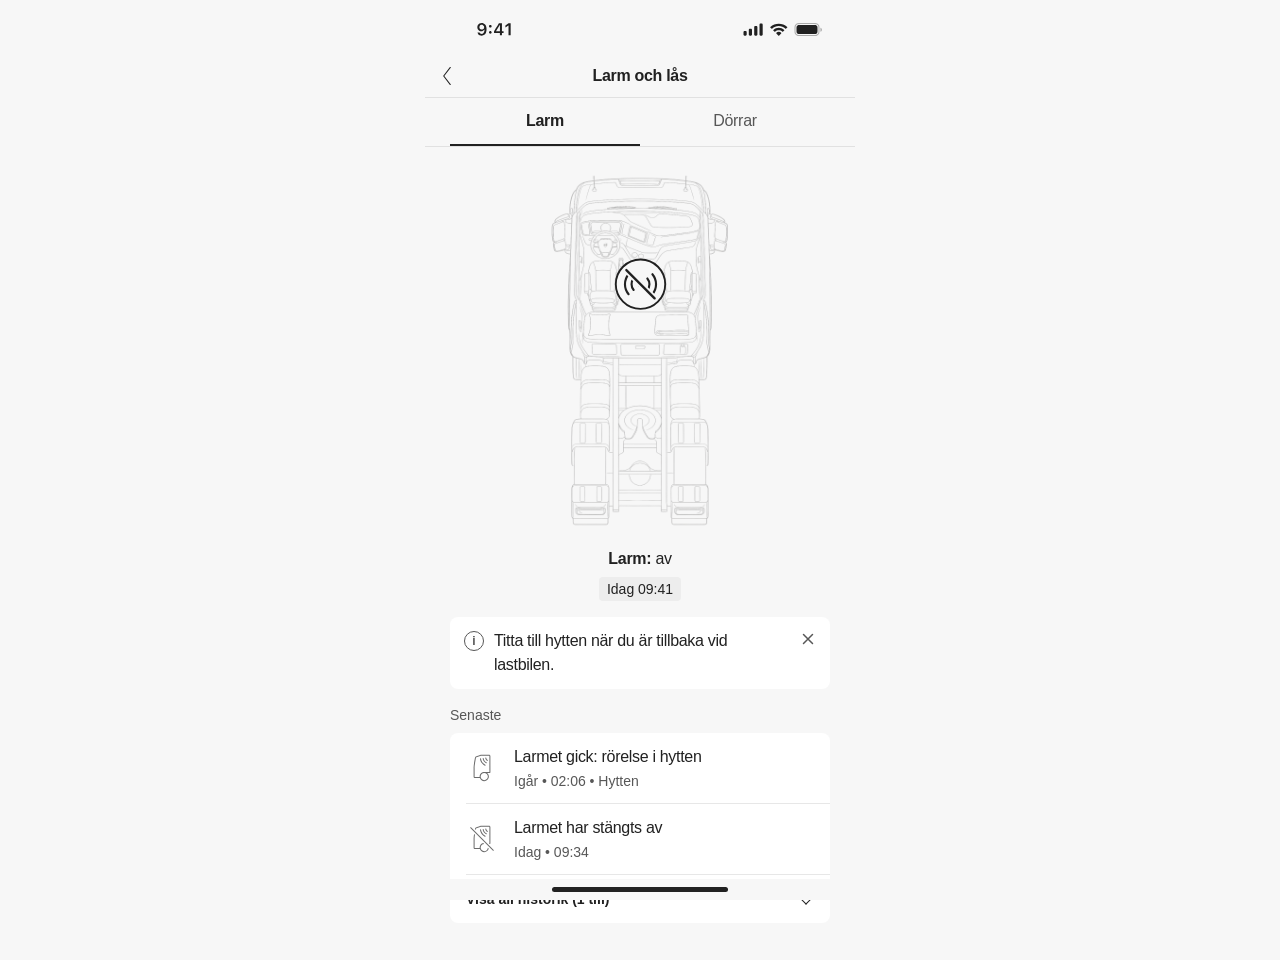
==== commit 5e1f9e36: "Hide the A/B/C switcher from participants The moderator shows it by holding the status bar for about" ====
--- a/index.html
+++ b/index.html
@@ -5,7 +5,7 @@
   <meta name="viewport" content="width=device-width, initial-scale=1, viewport-fit=cover" />
   <meta name="color-scheme" content="light dark" />
   <title>Larm och lås</title>
-  <link rel="stylesheet" href="styles.css?v=20261111c" />
+  <link rel="stylesheet" href="styles.css?v=20261111d" />
 </head>
 <body>
   <div class="screen">
@@ -126,7 +126,7 @@
     <div class="home-indicator" aria-hidden="true"><span></span></div>
   </div>
 
-  <script src="app.js?v=20261111i"></script>
-  <script src="switcher.js?v=20261111c"></script>
+  <script src="app.js?v=20261111k"></script>
+  <script src="switcher.js?v=20261111d"></script>
 </body>
 </html>
--- a/styles.css
+++ b/styles.css
@@ -1362,3 +1362,12 @@
 }
 /* the dimmed drawing in night mode must not dim the badge */
 :root[data-theme="dark"] .door-overlay .alarm-off__plate { fill: var(--color-background-default); }
+
+/* Open door: red line (the user's call: an open door is the one state to act on right away).
+   Unlocked but closed stays ink. Red follows the theme's warning text color. */
+.door-overlay__line--open {
+  stroke: var(--color-door-open);
+}
+.c-door { transition: transform 0.6s cubic-bezier(0.3, 0.7, 0.2, 1), opacity 0.4s ease, stroke 0.3s ease; }
+:root { --color-door-open: #d0312d; }
+:root[data-theme="dark"] { --color-door-open: #ff5a4f; }
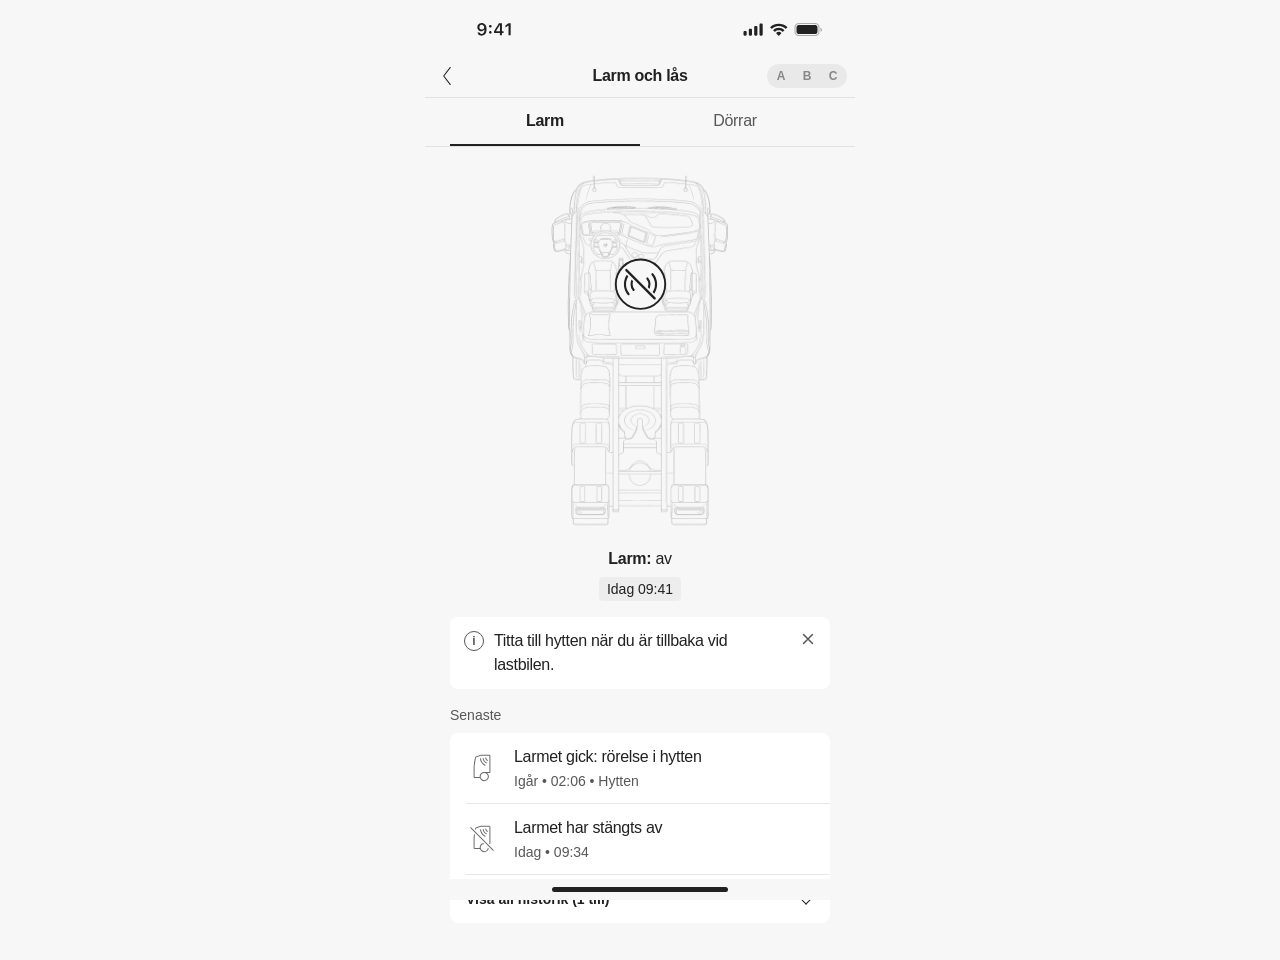
==== commit d3bf0ff9: "Show the A/B/C switcher by default again The moderator guides participants when to switch. Holding t" ====
--- a/index.html
+++ b/index.html
@@ -127,6 +127,6 @@
   </div>
 
   <script src="app.js?v=20261111k"></script>
-  <script src="switcher.js?v=20261111d"></script>
+  <script src="switcher.js?v=20261111e"></script>
 </body>
 </html>
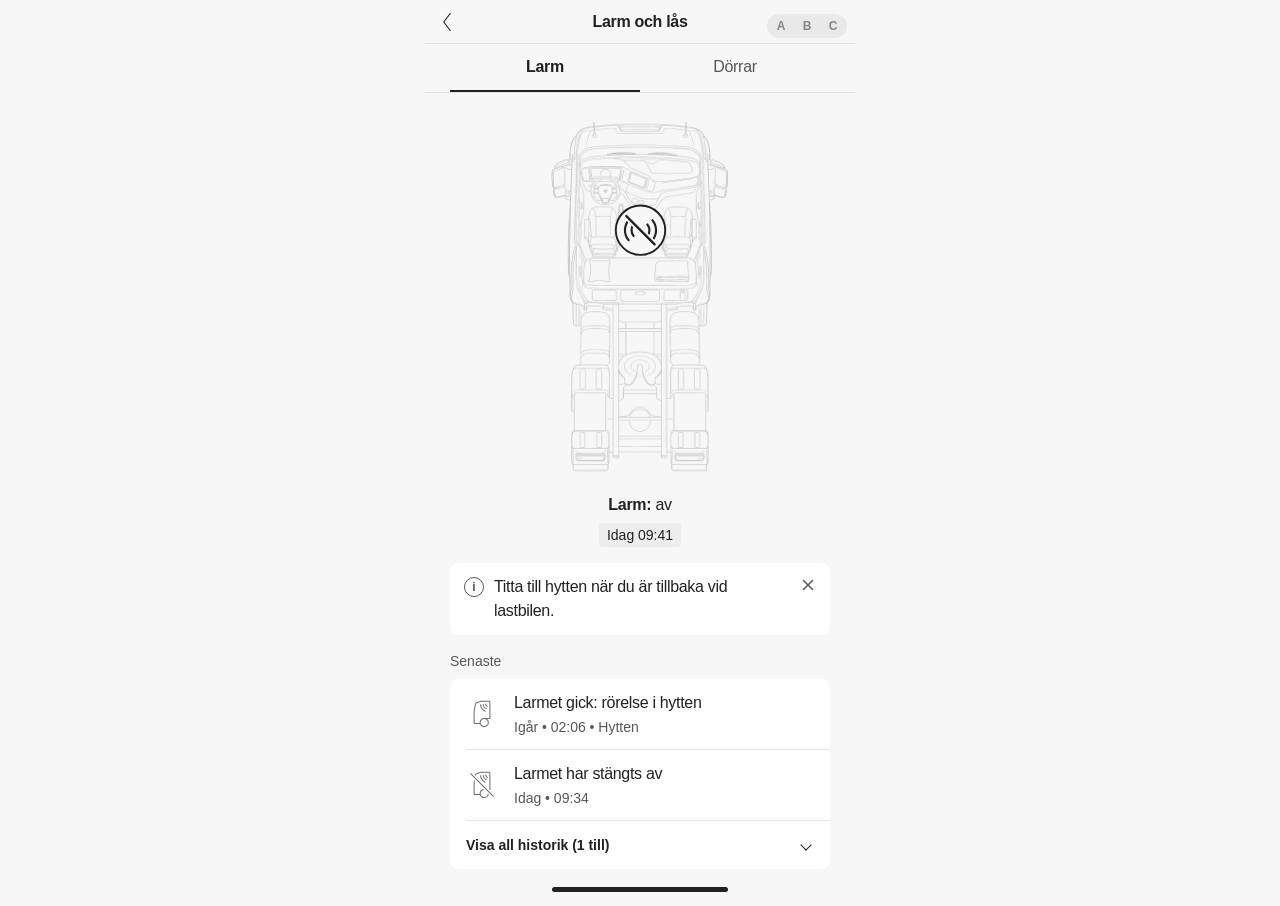
==== commit 4f4b027d: "Remove the drawn iOS status bar from all prototype screens The phone shows its own status bar, so th" ====
--- a/index.html
+++ b/index.html
@@ -5,16 +5,12 @@
   <meta name="viewport" content="width=device-width, initial-scale=1, viewport-fit=cover" />
   <meta name="color-scheme" content="light dark" />
   <title>Larm och lås</title>
-  <link rel="stylesheet" href="styles.css?v=20261111d" />
+  <link rel="stylesheet" href="styles.css?v=20261111f" />
 </head>
 <body>
   <div class="screen">
-    <!-- App bar top and Status bar - iOS -->
+    <!-- App bar (no fake iOS status bar: the phone shows its own) -->
     <header class="app-bar">
-      <div class="status-bar">
-        <img class="status-bar__time" src="assets/icons/status-time.svg" alt="9:41" />
-        <img class="status-bar__icons" src="assets/icons/status-icons.svg" alt="" />
-      </div>
       <nav class="nav-bar">
         <button class="icon-button" type="button" aria-label="Tillbaka" id="back-button">
           <img src="assets/icons/chevron-left.svg" alt="" />
@@ -126,7 +122,7 @@
     <div class="home-indicator" aria-hidden="true"><span></span></div>
   </div>
 
-  <script src="app.js?v=20261111k"></script>
-  <script src="switcher.js?v=20261111e"></script>
+  <script src="app.js?v=20261111l"></script>
+  <script src="switcher.js?v=20261111g"></script>
 </body>
 </html>
--- a/styles.css
+++ b/styles.css
@@ -124,6 +124,7 @@
   top: 0;
   z-index: 1;
   background: var(--color-background-default);
+  padding-top: env(safe-area-inset-top);
 }
 
 .status-bar {
@@ -1185,9 +1186,10 @@
 
 /* Full history page, over the tab content */
 .history-page {
-  /* below the (drawn) iOS status bar, over everything else */
+  /* over everything, from the top of the screen (below the phone's own status bar / notch) */
   position: fixed;
-  inset: 54px 0 0 0;
+  inset: 0;
+  padding-top: env(safe-area-inset-top);
   z-index: 10;
   max-width: 430px;
   margin: 0 auto;
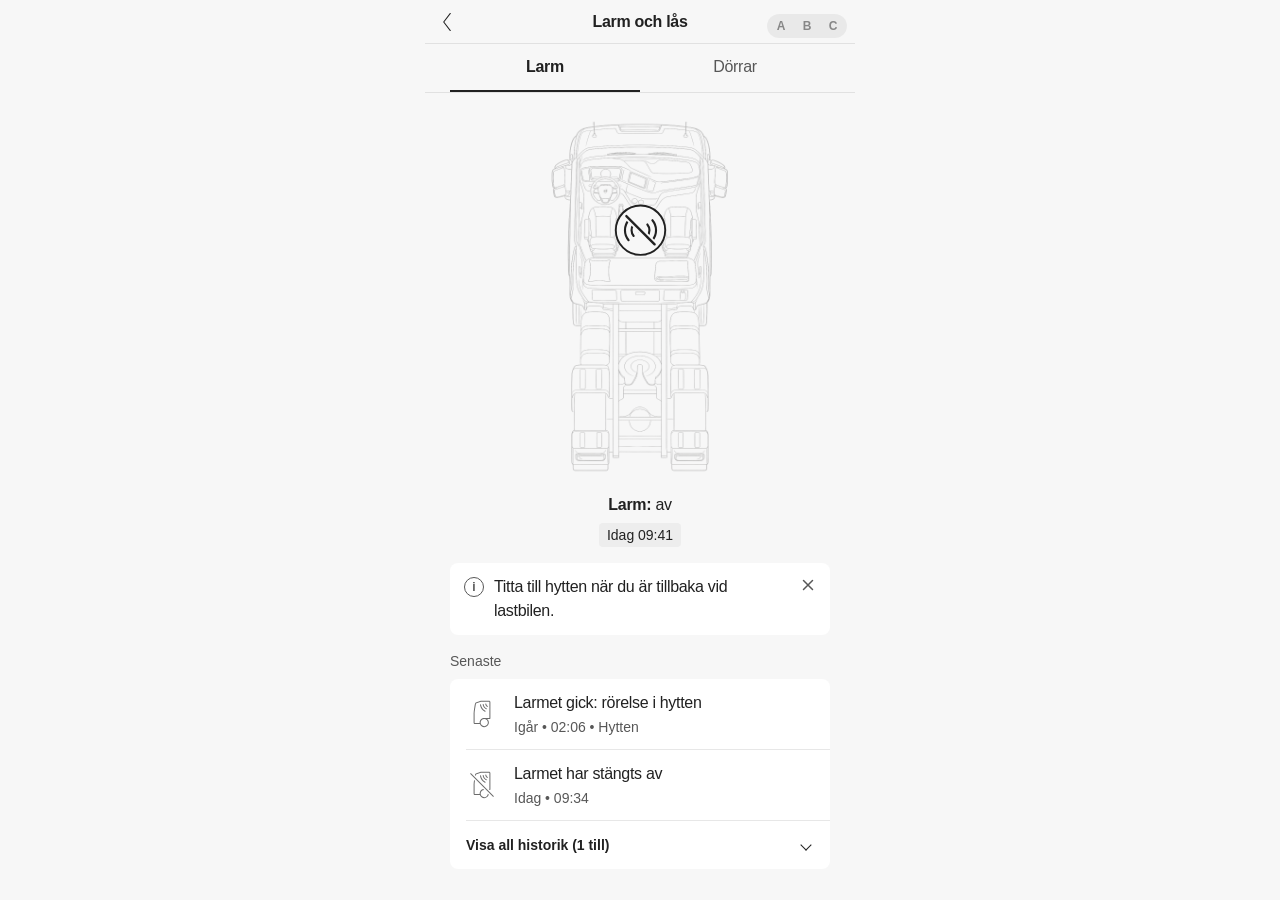
==== commit 70313778: "Remove the drawn home indicator; keep content clear of the real one Co-Authored-By: Claude Opus 5.5 " ====
--- a/index.html
+++ b/index.html
@@ -5,7 +5,7 @@
   <meta name="viewport" content="width=device-width, initial-scale=1, viewport-fit=cover" />
   <meta name="color-scheme" content="light dark" />
   <title>Larm och lås</title>
-  <link rel="stylesheet" href="styles.css?v=20261111f" />
+  <link rel="stylesheet" href="styles.css?v=20261111h" />
 </head>
 <body>
   <div class="screen">
@@ -119,7 +119,6 @@
       <div class="history" id="history-page-body"></div>
     </section>
 
-    <div class="home-indicator" aria-hidden="true"><span></span></div>
   </div>
 
   <script src="app.js?v=20261111l"></script>
--- a/styles.css
+++ b/styles.css
@@ -1262,20 +1262,11 @@
 }
 
 
-/* ---------- Home indicator ---------- */
-
-.home-indicator {
-  position: sticky;
-  bottom: 0;
-  padding: 8px 127px;
-  background: var(--color-background-default);
-}
-
-.home-indicator span {
-  display: block;
-  height: 5px;
-  border-radius: 100px;
-  background: var(--color-text-primary);
+/* ---------- Bottom of the screen ----------
+   No drawn home indicator: the phone shows its own. Keep content clear of it (safe area). */
+
+.screen {
+  padding-bottom: env(safe-area-inset-bottom);
 }
 
 /* ---------- Alternative C: tap the drawing ---------- */
